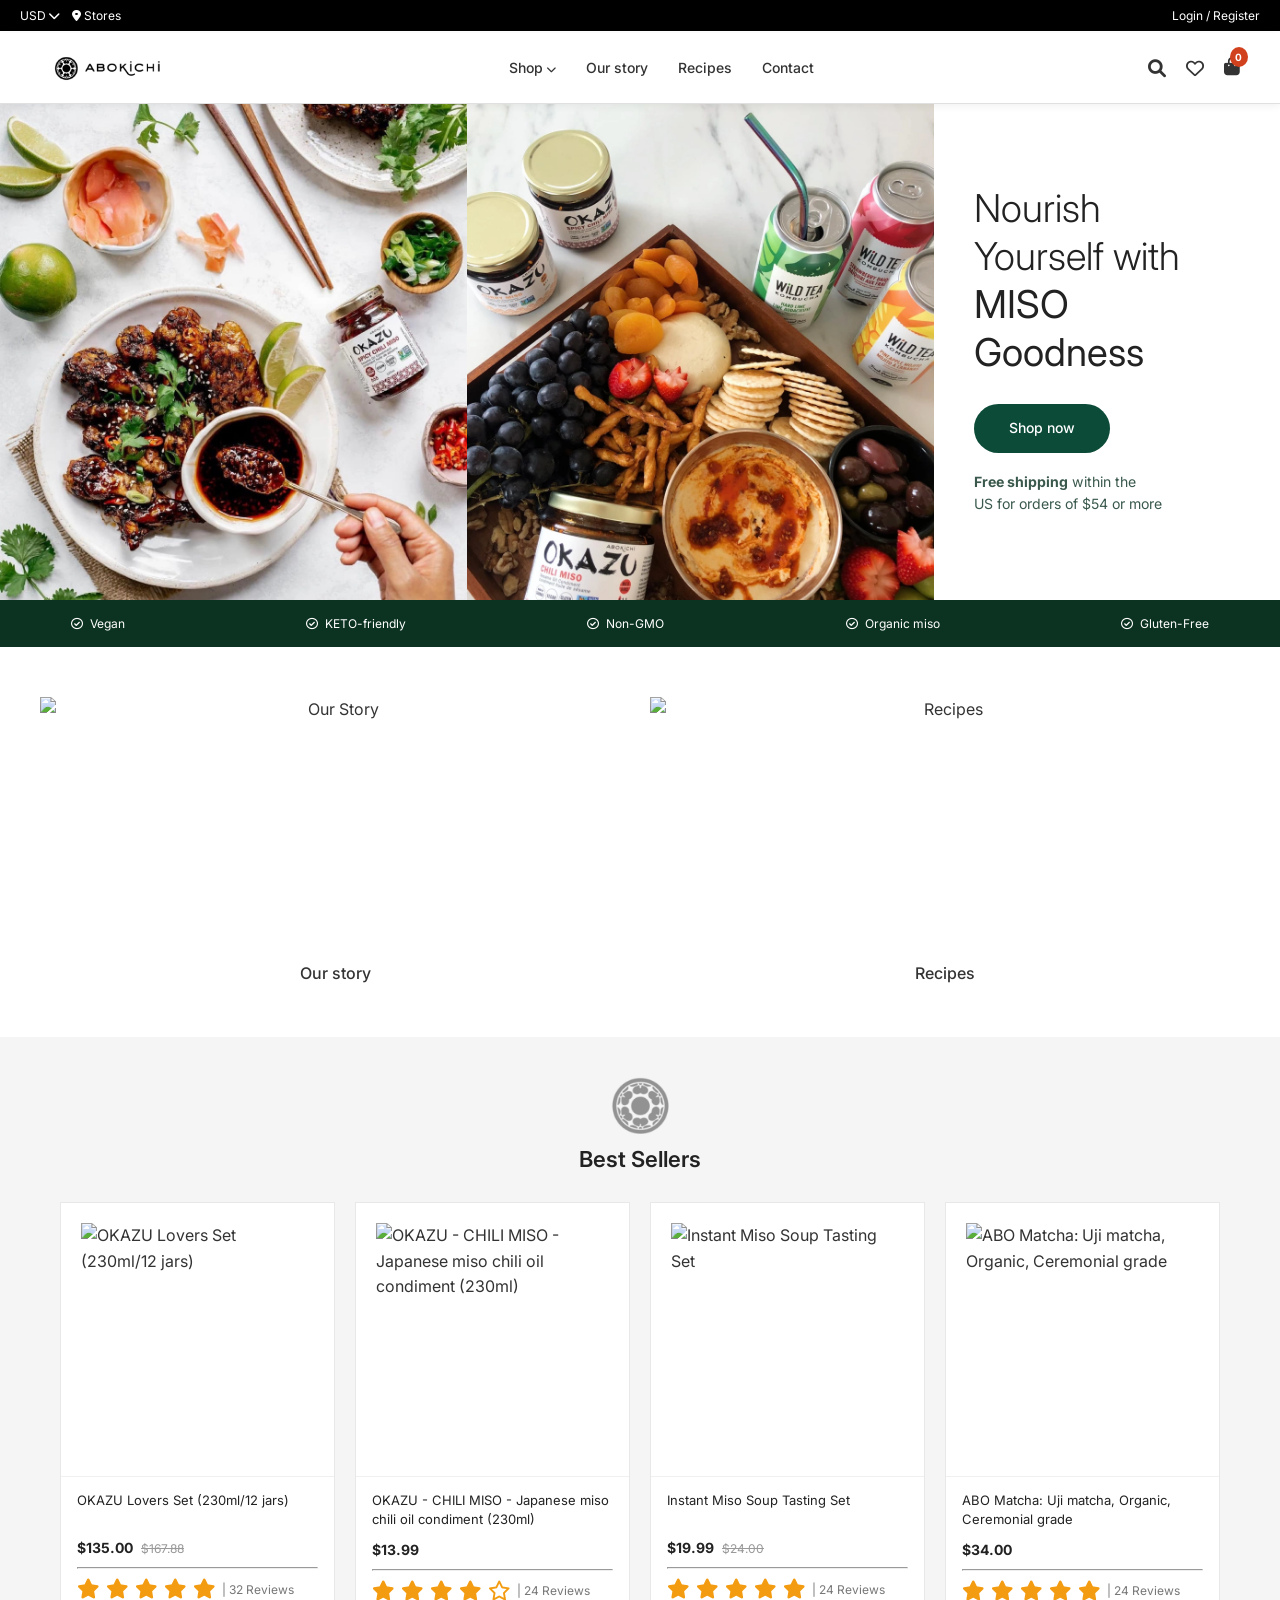
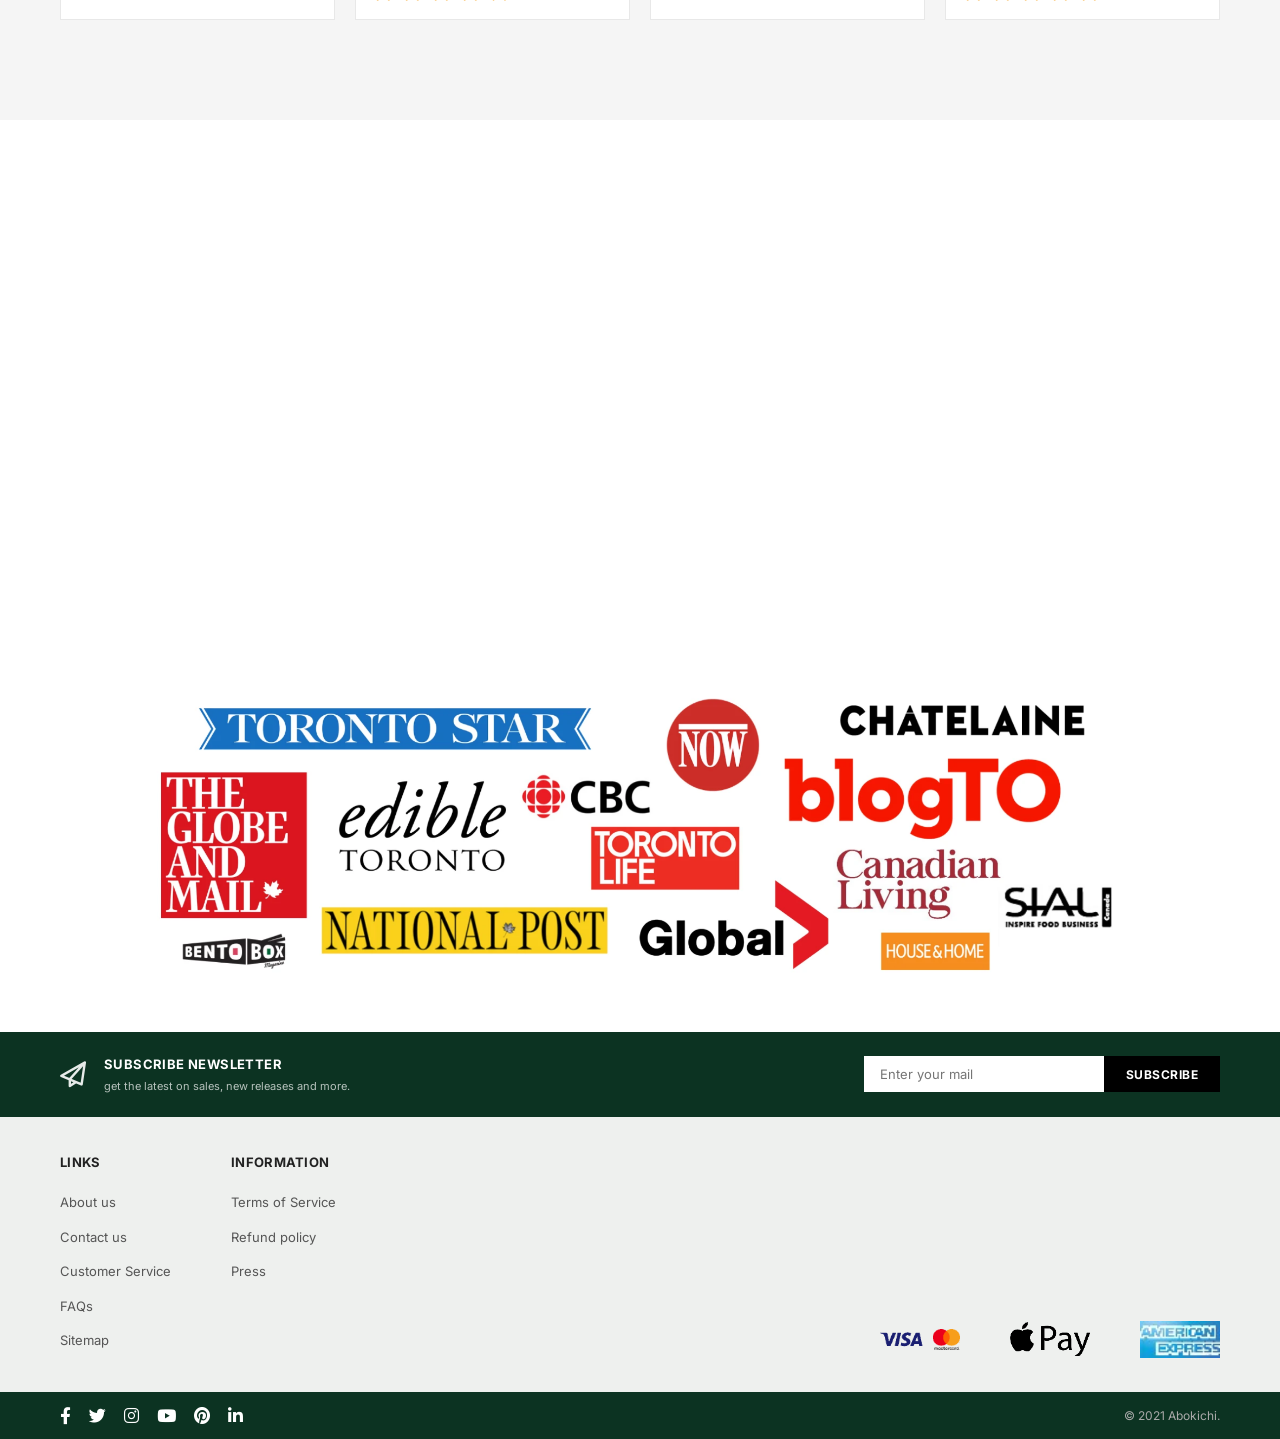
==== index.html @ d2717bba "firstcommit" ====
<!DOCTYPE html>
<html lang="en">
<head>
    <meta charset="UTF-8">
    <meta name="viewport" content="width=device-width, initial-scale=1.0">
    <title>Abokichi - Home</title>
    <link href="https://fonts.googleapis.com/css2?family=Inter:wght@300;400;500;600;700;800&display=swap" rel="stylesheet">
    <link rel="stylesheet" href="https://cdnjs.cloudflare.com/ajax/libs/font-awesome/6.0.0/css/all.min.css">
    <link rel="stylesheet" href="css/common.css">
    <link rel="stylesheet" href="css/index.css">
</head>
<body>
    <div class="top-bar">
        <div>USD <i class="fas fa-chevron-down"></i> &nbsp;&nbsp; <i class="fas fa-map-marker-alt"></i> Stores</div>
        <div>Login / Register</div>
    </div>

    <header class="header-main">
        <div class="logo">
            <a href="index.html">
                <img src="./assets/images/logo.webp" alt="ABOKICHI">
            </a>
        </div>
        <nav class="main-nav" id="main-nav">
            <ul class="nav-links">
                <li><a href="products.html">Shop <i class="fas fa-chevron-down" style="font-size:10px;"></i></a></li>
                <li><a href="#">Our story</a></li>
                <li><a href="#">Recipes</a></li>
                <li><a href="#">Contact</a></li>
            </ul>
        </nav>
        <div class="header-icons">
            <i class="fas fa-search"></i>
            <i class="far fa-heart"></i>
            <div class="cart-icon-container">
                <a href="#" style="color:inherit;"><i class="fas fa-shopping-bag"></i></a>
                <span class="cart-count">0</span>
            </div>
            <i class="fas fa-bars mobile-menu-btn" id="mobile-menu-btn"></i>
        </div>
    </header>

    <section class="main-hero-banner">
        <div class="hero-gallery">
            <img src="./assets/images/hero-1.png" alt="Food Image 1">
            <img src="./assets/images/hero-2.png" alt="Food Image 2">
        </div>
        <div class="hero-card">
            <h1>
                Nourish<br>
                Yourself with<br>
                <span>MISO</span><br>
                <span>Goodness</span>
            </h1>
            <a href="products.html" class="shop-btn">Shop now</a>
            <p ><strong >Free shipping</strong>  within the <br> US for orders of $54 or more</p>
        </div>
    </section>

    <section class="features">
        <div class="feature-item"><i class="far fa-check-circle"></i> Vegan</div>
        <div class="feature-item"><i class="far fa-check-circle"></i> KETO-friendly</div>
        <div class="feature-item"><i class="far fa-check-circle"></i> Non-GMO</div>
        <div class="feature-item"><i class="far fa-check-circle"></i> Organic miso</div>
        <div class="feature-item"><i class="far fa-check-circle"></i> Gluten-Free</div>
    </section>

    <section class="container stories-recipes">
        <div class="story-block">
            <img src="https://images.unsplash.com/photo-1556910103-1c02745aae4d?auto=format&fit=crop&q=80&w=600&h=350" alt="Our Story">
            <h3>Our story</h3>
        </div>
        <div class="recipe-block">
            <img src="https://images.unsplash.com/photo-1569718212165-3a8278d5f624?auto=format&fit=crop&q=80&w=600&h=350" alt="Recipes">
            <h3>Recipes</h3>
        </div>
    </section>

  <section class="best-sellers-section">
    <div class="container">
      <center><img src="./assets/images/best-seller.png" alt="" style="width: 70px; height: auto;"></center>
        <h2 class="section-title">Best Sellers</h2>
        <div class="product-grid" id="best-sellers-grid"></div>
    </div>
</section>

    <section class="promo-banner">
      <iframe width="100%" height="500" src="https://www.youtube.com/embed/pCfoyFE4Zk0?si=aTyPgeTB3Br5y3bZ" title="YouTube video player" frameborder="0" allow="accelerometer; autoplay; clipboard-write; encrypted-media; gyroscope; picture-in-picture; web-share" referrerpolicy="strict-origin-when-cross-origin" allowfullscreen></iframe>
    </section>

    <section class="press-logos">
       <img src="./assets/images/banner.webp" alt="">
    </section>

    <section class="newsletter">
    <div class="newsletter-left">
        <i class="far fa-paper-plane newsletter-icon"></i>
        <div class="newsletter-text">
            <h4>SUBSCRIBE NEWSLETTER</h4>
            <p>get the latest on sales, new releases and more.</p>
        </div>
    </div>
    <div class="newsletter-form">
        <input type="email" placeholder="Enter your mail">
        <button>SUBSCRIBE</button>
    </div>
</section>

<footer>
    <div class="footer-content">
        <div class="footer-section">
            <h4>LINKS</h4>
            <ul>
                <li><a href="#">About us</a></li>
                <li><a href="#">Contact us</a></li>
                <li><a href="#">Customer Service</a></li>
                <li><a href="#">FAQs</a></li>
                <li><a href="#">Sitemap</a></li>
            </ul>
        </div>
        <div class="footer-section">
            <h4>INFORMATION</h4>
            <ul>
                <li><a href="#">Terms of Service</a></li>
                <li><a href="#">Refund policy</a></li>
                <li><a href="#">Press</a></li>
            </ul>
        </div>
        <div class="footer-section footer-payments">
            <img src="./assets/images/visa.webp" alt="Visa">
            <img src="./assets/images/apple-pay.webp" alt="Apple Pay">
            <img src="./assets/images/american-express.jpg" alt="American Express">
        </div>
    </div>
    <div class="footer-bottom">
        <div class="footer-social">
            <i class="fab fa-facebook-f"></i>
            <i class="fab fa-twitter"></i>
            <i class="fab fa-instagram"></i>
            <i class="fab fa-youtube"></i>
            <i class="fab fa-pinterest"></i>
            <i class="fab fa-linkedin-in"></i>
        </div>
        <p>&copy; 2021 Abokichi.</p>
    </div>
</footer>
    <script src="js/script.js"></script>
    <script>
        document.getElementById('mobile-menu-btn').addEventListener('click', function() {
            document.getElementById('main-nav').classList.toggle('active');
        });

        document.addEventListener('DOMContentLoaded', () => {
        const grid = document.getElementById('best-sellers-grid');
        if (grid) {
            const bestSellers = products.slice(0, 4);
            bestSellers.forEach(product => {
                const priceHtml = product.originalPrice
                    ? `$${product.price.toFixed(2)} <span class="original-price">$${product.originalPrice.toFixed(2)}</span>`
                    : `$${product.price.toFixed(2)}`;

                const card = document.createElement('div');
                card.className = 'product-card';
                card.innerHTML = `
                    <div class="product-card-img-wrap">
                        <img src="${product.image}" alt="${product.name}" class="product-image">
                        <div class="card-actions">
                            <button class="card-action-btn" title="Add to Cart" onclick="event.stopPropagation(); addToCart(event)">
                                <i class="fas fa-shopping-bag"></i>
                            </button>
                            <button class="card-action-btn" title="Wishlist" onclick="event.stopPropagation()">
                                <i class="far fa-heart"></i>
                            </button>
                            <button class="card-action-btn" title="Quick View" onclick="event.stopPropagation()">
                                <i class="far fa-eye"></i>
                            </button>
                        </div>
                    </div>
                    <div class="product-card-body">
                        <h4 class="product-title">${product.name}</h4>
                        <div class="product-price">${priceHtml}</div> <hr> 
                        <div class="stars">
                            ${getStarsHTML(product.rating)}
                            <span class="review-count">| ${product.reviews} Reviews</span>
                        </div>
                    </div>
                `;
                card.addEventListener('click', () => {
                    window.location.href = `product-details.html?id=${product.id}`;
                });
                grid.appendChild(card);
            });
        }
    });
    </script>
</body>
</html>
---- css/common.css ----
* {
    margin: 0;
    padding: 0;
    box-sizing: border-box;
}

body {
    font-family: 'Inter', sans-serif;
    background-color: #fff;
    color: #333;
    line-height: 1.6;
}

:root {
    --primary-color: #d1411e;
    --secondary-color: #0C3322;
    --text-color: #333;
    --light-bg: #f8f9fa;
    --border-color: #e0e0e0;
    --white: #ffffff;
}

.top-bar {
    position: fixed;
    top: 0;
    left: 0;
    width: 100%;
    z-index: 1000;
    background-color: #000;
    color: #fff;
    display: flex;
    justify-content: space-between;
    align-items: center;
    padding: 6px 20px;
    font-size: 12px;
}

.header-main {
    position: fixed;
    top: 33px; 
    left: 0;
    width: 100%;
    z-index: 999;
    background-color: var(--white);
    border-bottom: 1px solid var(--border-color);
    display: flex;
    justify-content: space-between;
    align-items: center;
    padding: 15px 40px;
    box-shadow: 0 2px 8px rgba(0,0,0,0.06);
}


body {
    padding-top: 100px; /* top-bar ~33px + header ~67px */
}

.logo a {
    text-decoration: none;
    display: block;
}

.logo img {
    height: 40px;
    display: block;
}

.nav-links {
    list-style: none;
    display: flex;
    gap: 30px;
}

.nav-links a {
    text-decoration: none;
    color: var(--text-color);
    font-weight: 500;
    font-size: 14px;
}

.header-icons {
    display: flex;
    gap: 20px;
    align-items: center;
}

.header-icons i {
    font-size: 18px;
    cursor: pointer;
}

.cart-icon-container {
    position: relative;
}

.cart-count {
    position: absolute;
    top: -8px;
    right: -8px;
    background-color: var(--primary-color);
    color: white;
    border-radius: 50%;
    padding: 2px 5px;
    font-size: 10px;
    font-weight: bold;
    min-width: 18px;
    text-align: center;
}

.mobile-menu-btn {
    display: none;
    font-size: 22px;
    cursor: pointer;
    order: 3;
}

footer {
    background-color: #eef0ee;
    color: #333;
    padding: 35px 60px 0;
}

.footer-content {
    display: flex;
    align-items: flex-start;
    max-width: 1200px;
    margin: 0 auto;
    gap: 60px;
    padding-bottom: 30px;
}

.footer-section {
    flex-shrink: 0;
}

.footer-section h4 {
    margin-bottom: 16px;
    font-size: 13px;
    font-weight: 700;
    letter-spacing: 0.3px;
    color: #222;
}

.footer-section ul {
    list-style: none;
}

.footer-section ul li {
    margin-bottom: 9px;
}

.footer-section a {
    color: #555;
    text-decoration: none;
    font-size: 13px;
    transition: color 0.2s;
}

.footer-section a:hover {
    color: #000;
}


.footer-payments {
    display: flex;
    align-items: center;
    gap: 50px;
    margin-left: auto;
    align-self: flex-end;
    padding-bottom: 4px;
}

.footer-payments img {
    width: 80px;
    height: auto;
    
    font-size: 32px;
    color: #444;
}


.footer-bottom {
    background-color: var(--secondary-color);
    margin: 0 -60px;
    padding: 14px 60px;
    display: flex;
    align-items: center;
    justify-content: space-between;
}

.footer-social {
    display: flex;
    gap: 18px;
    font-size: 17px;
}

.footer-social i {
    cursor: pointer;
    color: white;
    transition: color 0.2s;
}

.footer-social i:hover {
    color: #fff;
}

.footer-bottom p {
    font-size: 12px;
    color: #aaa;
}

.container {
    max-width: 1200px;
    margin: 0 auto;
    padding: 0 20px;
}


.btn {
    padding: 10px 20px;
    border: none;
    cursor: pointer;
    font-weight: 600;
    transition: background-color 0.3s ease;
}

.btn-primary {
    background-color: var(--primary-color);
    color: white;
}

.btn-primary:hover {
    background-color: #a83216;
}

.btn-outline {
    background-color: transparent;
    border: 1px solid var(--border-color);
    color: var(--text-color);
}

.product-card {
    background: white;
    border: 1px solid #e8e8e8;
    padding: 0;
    text-align: left;
    cursor: pointer;
    position: relative;
    display: flex;
    flex-direction: column;
    transition: box-shadow 0.25s ease;
    overflow: hidden;
}

.product-card:hover {
    box-shadow: 0 4px 16px rgba(0,0,0,0.1);
}

.product-card-img-wrap {
    position: relative;
    background: #fff;
    overflow: hidden;
    width: 100%;
    aspect-ratio: 1 / 1;
    display: flex;
    align-items: center;
    justify-content: center;
    transition: background-color 0.25s ease;
}

.product-card:hover .product-card-img-wrap {
    background-color: #EBFFF6;
}

.product-image {
    width: 100%;
    height: 100%;
    object-fit: contain;
    padding: 20px;
    display: block;
    transition: transform 0.25s ease;
}

.product-card:hover .product-image {
    transform: scale(1.04);
}

.card-actions {
    position: absolute;
    bottom: 12px;
    left: 50%;
    transform: translateX(-50%) translateY(10px);
    display: flex;
    gap: 10px;
    opacity: 0;
    transition: opacity 0.2s ease, transform 0.2s ease;
    pointer-events: none;
    z-index: 2;
}

.product-card:hover .card-actions {
    opacity: 1;
    transform: translateX(-50%) translateY(0);
    pointer-events: all;
}

.card-action-btn {
    width: 36px;
    height: 36px;
    background: white;
    border: 1px solid #ddd;
    border-radius: 4px;
    display: flex;
    align-items: center;
    justify-content: center;
    font-size: 14px;
    color: #555;
    cursor: pointer;
    transition: background 0.2s, color 0.2s, border-color 0.2s;
    text-decoration: none;
}

.card-action-btn:hover {
    background: var(--secondary-color);
    color: white;
    border-color: var(--secondary-color);
}

.product-card-body {
    padding: 14px 16px 18px;
    display: flex;
    flex-direction: column;
    flex: 1;
    border-top: 1px solid #f0f0f0;
}

.product-title {
    font-size: 13px;
    margin-bottom: 10px;
    color: #222;
    line-height: 1.45;
    font-weight: 400;
    min-height: 36px;
}

.product-price {
    font-weight: 700;
    color: #222;
    margin-bottom: 8px;
    font-size: 14px;
    display: flex;
    align-items: center;
    gap: 8px;
}

.product-price .original-price {
    text-decoration: line-through;
    color: #999;
    font-size: 12px;
    font-weight: 400;
}

.stars {
    color: #f39c12;
    font-size: 20px;
    display: flex;
    align-items: center;
    gap: 6px;
    margin-top: 10px;
}

.review-count {
    color: #777;
    font-size: 12px;
    font-weight: 400;
}

.best-sellers-section {
    background-color: #F5F5F5;
    padding: 40px 0 50px;
}

.section-title {
    text-align: center;
    margin-bottom: 30px;
    font-size: 22px;
    font-weight: 700;
    display: flex;
    align-items: center;
    justify-content: center;
    gap: 10px;
    color: #222;
}

.section-title i {
    color: #ccc;
    font-size: 22px;
}

.product-grid {
    display: grid;
    grid-template-columns: repeat(4, 1fr);
    gap: 16px;
}

.newsletter {
    background-color: var(--secondary-color);
    color: white;
    padding: 22px 60px;
    display: flex;
    justify-content: space-between;
    align-items: center;
    gap: 20px;
}

.newsletter-left {
    display: flex;
    align-items: center;
    gap: 18px;
}

.newsletter-icon {
    font-size: 26px;
    opacity: 0.9;
    flex-shrink: 0;
}

.newsletter-text h4 {
    font-size: 13px;
    font-weight: 700;
    letter-spacing: 0.4px;
    margin-bottom: 3px;
}

.newsletter-text p {
    font-size: 11px;
    opacity: 0.7;
    white-space: nowrap;
}

.newsletter-form {
    display: flex;
    flex-shrink: 0;
}

.newsletter-form input {
    padding: 10px 16px;
    width: 240px;
    border: none;
    outline: none;
    font-size: 13px;
    font-family: inherit;
    background: #fff;
    color: #333;
}

.newsletter-form button {
    background-color: #000;
    color: white;
    border: none;
    padding: 10px 22px;
    cursor: pointer;
    font-weight: 700;
    font-size: 12px;
    font-family: inherit;
    letter-spacing: 0.5px;
    transition: background 0.2s;
    white-space: nowrap;
}

.newsletter-form button:hover {
    background-color: #222;
}

@media (max-width: 768px) {
    .top-bar {
        padding: 6px 15px;
        font-size: 11px;
    }

    .header-main {
        top: 30px;
        padding: 12px 15px;
    }

    body {
        padding-top: 90px;
    }

    .logo {
        order: 1;
        flex: 1;
    }

    .logo a {
        font-size: 18px;
    }

    .header-icons {
        order: 2;
        gap: 15px;
    }

    .header-icons i {
        font-size: 16px;
    }

    .mobile-menu-btn {
        display: block;
        order: 2;
        margin-left: 10px;
    }

    .main-nav {
        display: none;
        order: 4;
        width: 100%;
    }

    .main-nav.active {
        display: block;
    }

    .nav-links {
        flex-direction: column;
        gap: 0;
        border-top: 1px solid var(--border-color);
        margin-top: 10px;
    }

    .nav-links li {
        border-bottom: 1px solid var(--border-color);
    }

    .nav-links a {
        display: block;
        padding: 12px 5px;
        font-size: 14px;
    }

    footer {
        padding: 30px 20px 0;
    }

    .footer-content {
        flex-wrap: wrap;
        gap: 25px;
        padding-bottom: 25px;
    }

    .footer-payments {
        margin-left: 0;
        align-self: flex-start;
        width: 100%;
        justify-content: flex-start;
    }

    .footer-bottom {
        margin: 0 -20px;
        padding: 14px 20px;
        flex-direction: column;
        gap: 10px;
        text-align: center;
    }

    .footer-social {
        gap: 16px;
    }
    .container {
        padding: 0 15px;
    }
    .product-grid {
        grid-template-columns: repeat(2, 1fr);
        gap: 12px;
    }
    .newsletter {
        flex-direction: column;
        padding: 22px 20px;
        align-items: flex-start;
        gap: 16px;
    }

    .newsletter-text p {
        white-space: normal;
    }

    .newsletter-form {
        width: 100%;
    }

    .newsletter-form input {
        flex: 1;
        width: 100%;
        min-width: 0;
    }
}

@media (max-width: 480px) {
    .logo a {
        font-size: 16px;
    }
     .header-main {
        top: 28px;
    }

    body {
        padding-top: 85px;
    }

    .header-icons i {
        font-size: 15px;
    }

    .cart-count {
        font-size: 9px;
        padding: 1px 4px;
    }

    .product-image {
        height: 150px;
    }

    .product-title {
        font-size: 12px;
    }
     footer {
        padding: 25px 15px 0;
    }

    .footer-bottom {
        margin: 0 -15px;
        padding: 14px 15px;
    }

    .footer-payments i {
        font-size: 26px;
    }
     .newsletter {
        padding: 18px 15px;
    }

    .newsletter-form button {
        padding: 10px 14px;
        font-size: 11px;
    }
     .product-grid {
        grid-template-columns: repeat(2, 1fr);
        gap: 10px;
    }

    .product-title {
        font-size: 12px;
    }

    .product-price {
        font-size: 13px;
    }

    .card-action-btn {
        width: 30px;
        height: 30px;
        font-size: 12px;
    }
}
---- css/index.css ----
.main-hero-banner {
    display: flex;
    width: 100%;
    height: 500px;
    background: #fff;
    overflow: hidden;
}

.hero-gallery {
    display: flex;
    flex: 0 0 73%;
    overflow: hidden;
}

.hero-gallery img {
    width: 50%;
    height: 100%;
    object-fit: cover;
    display: block;
}

.hero-card {
    flex: 0 0 34%;
    background: #fff;
    padding: 50px 40px;
    display: flex;
    flex-direction: column;
    justify-content: center;
}

.hero-card h1 {
    font-size: 2.4rem;
    line-height: 1.25;
    font-weight: 300;
    color: #222;
    margin-bottom: 0;
}

.hero-card h1 span {
    font-weight: 400;
}

.shop-btn {
    display: inline-block;
    background: #0c4b38;
    color: white;
    text-decoration: none;
    padding: 13px 35px;
    border-radius: 30px;
    margin: 28px 0 18px;
    width: fit-content;
    font-size: 14px;
    font-weight: 500;
    transition: background 0.3s;
}

.shop-btn:hover {
    background: #083428;
}

.hero-card p {
    color:#3A594C;
    font-size: 0.88rem;
    line-height: 1.6;
}


.features {
    background-color: var(--secondary-color);
    color: white;
    display: flex;
    justify-content: space-around;
    gap: 80px;
    padding: 14px 20px;
    font-size: 12px;
    flex-wrap: wrap;
}

.feature-item {
    display: flex;
    align-items:center;
    gap: 7px;
    white-space: nowrap;
}

.stories-recipes {
    display: flex;
    gap: 20px;
    padding: 50px 0;
}

.story-block,
.recipe-block {
    flex: 1;
    text-align: center;
    cursor: pointer;
}

.story-block img,
.recipe-block img {
    width: 100%;
    height: 250px;
    object-fit: cover;
    display: block;
    margin-bottom: 14px;
}

.story-block h3,
.recipe-block h3 {
    font-size: 16px;
    font-weight: 500;
}

.section-title {
    text-align: center;
    margin: 0px 0 25px;
    font-size: 22px;
    display: flex;
    align-items: center;
    justify-content: center;
    gap: 10px;
    font-weight: 600;
}

.section-title i {
    color: #ccc;
    font-size: 26px;
}

.product-grid {
    display: grid;
    grid-template-columns: repeat(4, 1fr);
    gap: 20px;
    margin-bottom: 50px;
}

.promo-banner {
    position: relative;
    text-align: center;
    margin: 0;
}

.promo-banner img {
    width: 100%;
    height: 320px;
    object-fit: cover;
    filter: brightness(45%);
    display: block;
}

.promo-overlay {
    position: absolute;
    top: 50%;
    left: 50%;
    transform: translate(-50%, -50%);
    color: white;
    width: 100%;
    padding: 0 20px;
}

.promo-overlay h2 {
    font-size: 1.8rem;
    font-weight: 400;
    margin-bottom: 20px;
}

.promo-overlay i {
    font-size: 55px;
    cursor: pointer;
    opacity: 0.9;
    transition: opacity 0.2s;
}

.promo-overlay i:hover {
    opacity: 1;
}

.press-logos {
    display: flex;
    justify-content: center;
    flex-wrap: wrap;
    gap: 25px 40px;
    padding: 45px 30px;
    background-color: #fff;
    align-items: center;
}

.press-logos span {
    font-size: 14px;
    color: #555;
    font-weight: 500;
}
.press-logos img{
    max-width: 80%;
    height: auto;
}

.newsletter {
    background-color: var(--secondary-color);
    color: white;
    padding: 22px 60px;
    display: flex;
    justify-content: space-between;
    align-items: center;
    gap: 20px;
}

.newsletter-left {
    display: flex;
    align-items: center;
    gap: 18px;
}

.newsletter-icon {
    font-size: 26px;
    opacity: 0.9;
    flex-shrink: 0;
}

.newsletter-text h4 {
    font-size: 13px;
    font-weight: 700;
    letter-spacing: 0.4px;
    margin-bottom: 3px;
}

.newsletter-text p {
    font-size: 11px;
    opacity: 0.7;
    white-space: nowrap;
}

.newsletter-form {
    display: flex;
    flex-shrink: 0;
}

.newsletter-form input {
    padding: 10px 16px;
    width: 240px;
    border: none;
    outline: none;
    font-size: 13px;
    font-family: inherit;
    background: #fff;
    color: #333;
}

.newsletter-form button {
    background-color: #000;
    color: white;
    border: none;
    padding: 10px 22px;
    cursor: pointer;
    font-weight: 700;
    font-size: 12px;
    font-family: inherit;
    letter-spacing: 0.5px;
    transition: background 0.2s;
    white-space: nowrap;
}

.newsletter-form button:hover {
    background-color: #222;
}

@media (max-width: 1024px) {
    .product-grid {
        grid-template-columns: repeat(3, 1fr);
    }
}

@media (max-width: 768px) {
    .main-hero-banner {
        flex-direction: column;
        height: auto;
    }

    .hero-gallery {
        flex: none;
        width: 100%;
        height: 280px;
    }

    .hero-gallery img {
        height: 100%;
    }

    .hero-card {
        flex: none;
        width: 100%;
        padding: 30px 20px;
        text-align: center;
        align-items: center;
    }

    .hero-card h1 {
        font-size: 1.7rem;
    }

    .shop-btn {
        width: auto;
        padding: 12px 30px;
    }

    .features {
        gap: 15px 25px;
        padding: 12px 15px;
        justify-content: center;
    }

    .feature-item {
        font-size: 11px;
    }

    .stories-recipes {
        flex-direction: column;
        padding: 30px 0;
        gap: 25px;
    }

    .story-block img,
    .recipe-block img {
        height: 200px;
    }

    .product-grid {
        grid-template-columns: repeat(2, 1fr);
        gap: 12px;
    }

    .promo-overlay h2 {
        font-size: 1.3rem;
    }

    .promo-overlay i {
        font-size: 44px;
    }

    .promo-banner img {
        height: 250px;
    }

    .newsletter {
        flex-direction: column;
        padding: 22px 20px;
        align-items: flex-start;
        gap: 16px;
    }

    .newsletter-text p {
        white-space: normal;
    }

    .newsletter-form {
        width: 100%;
    }

    .newsletter-form input {
        flex: 1;
        width: 100%;
        min-width: 0;
    }

    .press-logos {
        gap: 18px 30px;
        padding: 30px 20px;
    }

    .section-title {
        font-size: 18px;
        margin: 30px 0 20px;
    }
}

@media (max-width: 480px) {
    .hero-gallery {
        height: 220px;
    }

    .hero-card h1 {
        font-size: 1.45rem;
    }

    .hero-card p {
        font-size: 0.82rem;
    }

    .shop-btn {
        font-size: 13px;
        padding: 11px 25px;
    }

    .features {
        font-size: 10px;
        gap: 10px 18px;
    }

    .story-block img,
    .recipe-block img {
        height: 170px;
    }

    .product-grid {
        grid-template-columns: repeat(2, 1fr);
        gap: 10px;
    }

    .promo-banner img {
        height: 200px;
    }

    .promo-overlay h2 {
        font-size: 1.1rem;
    }

    .section-title {
        font-size: 16px;
    }

    .press-logos span {
        font-size: 12px;
    }
    .newsletter {
        padding: 18px 15px;
    }

    .newsletter-form button {
        padding: 10px 14px;
        font-size: 11px;
    }
}
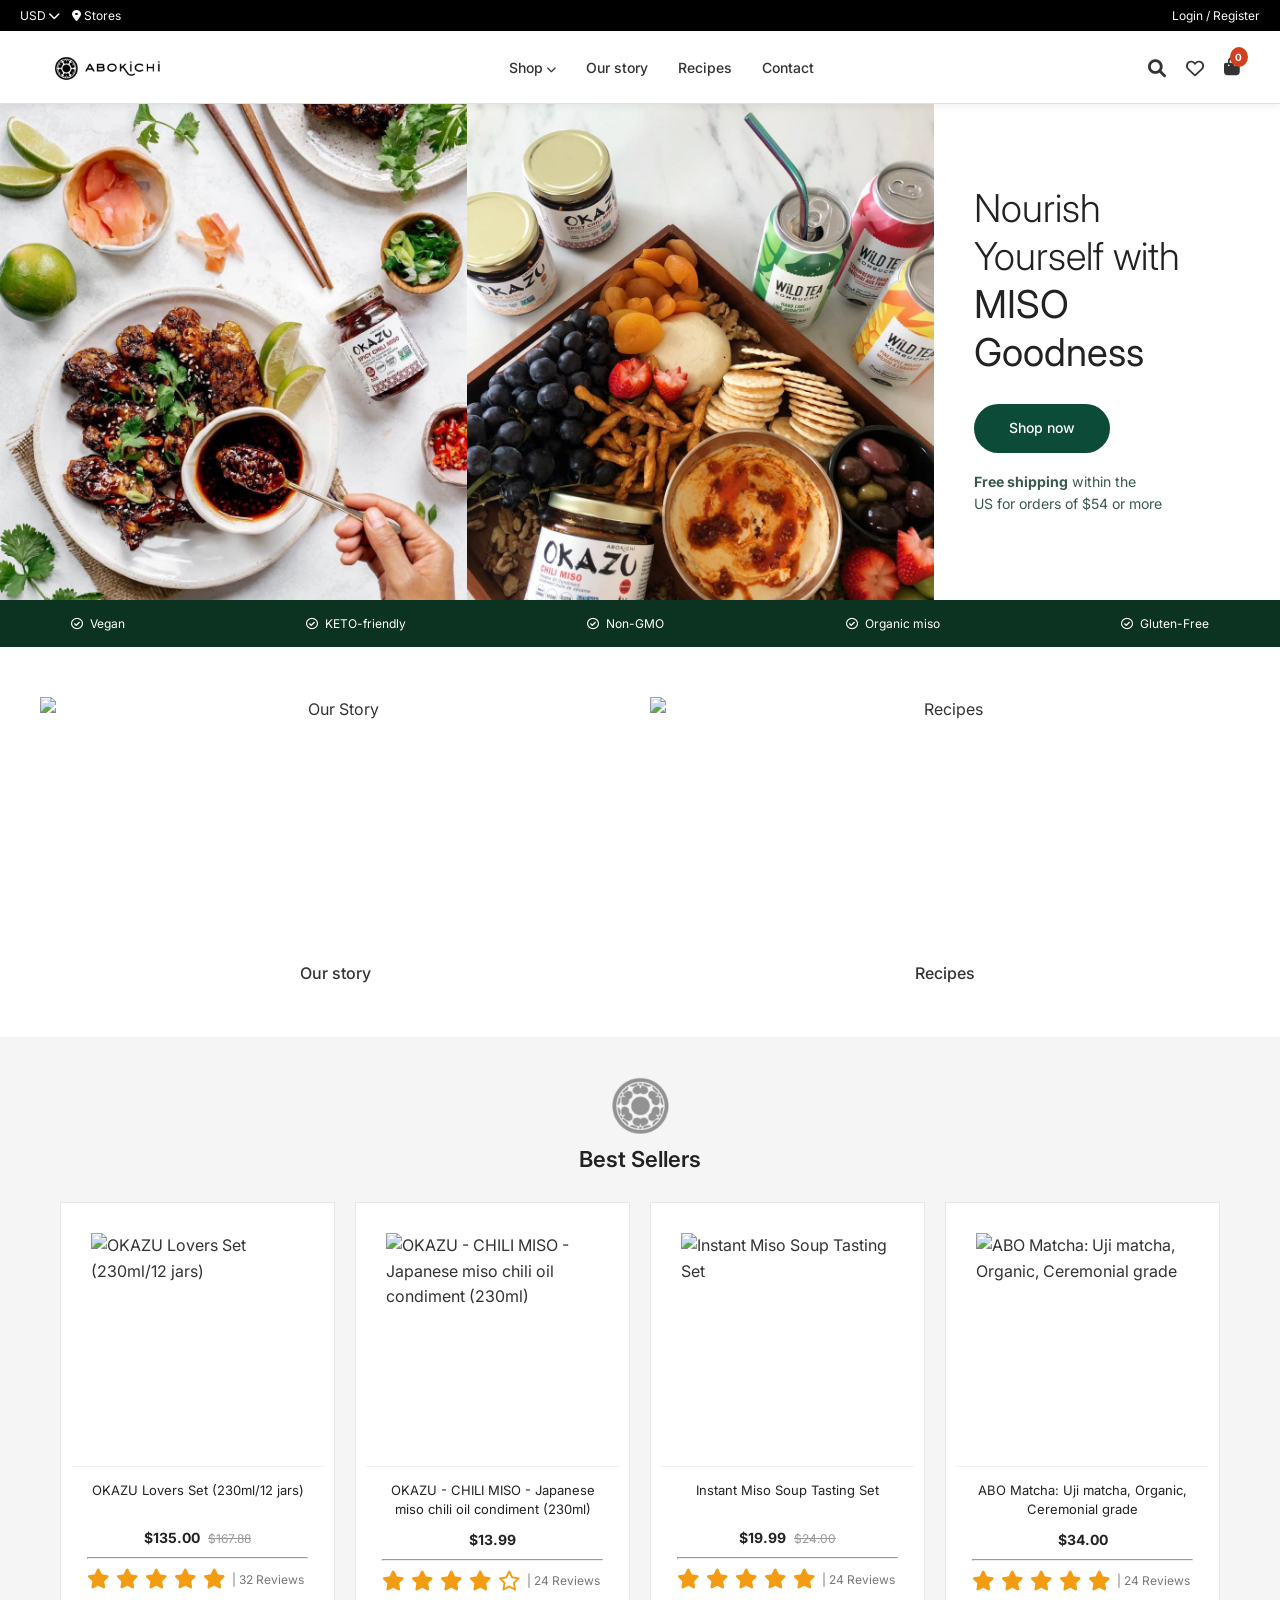
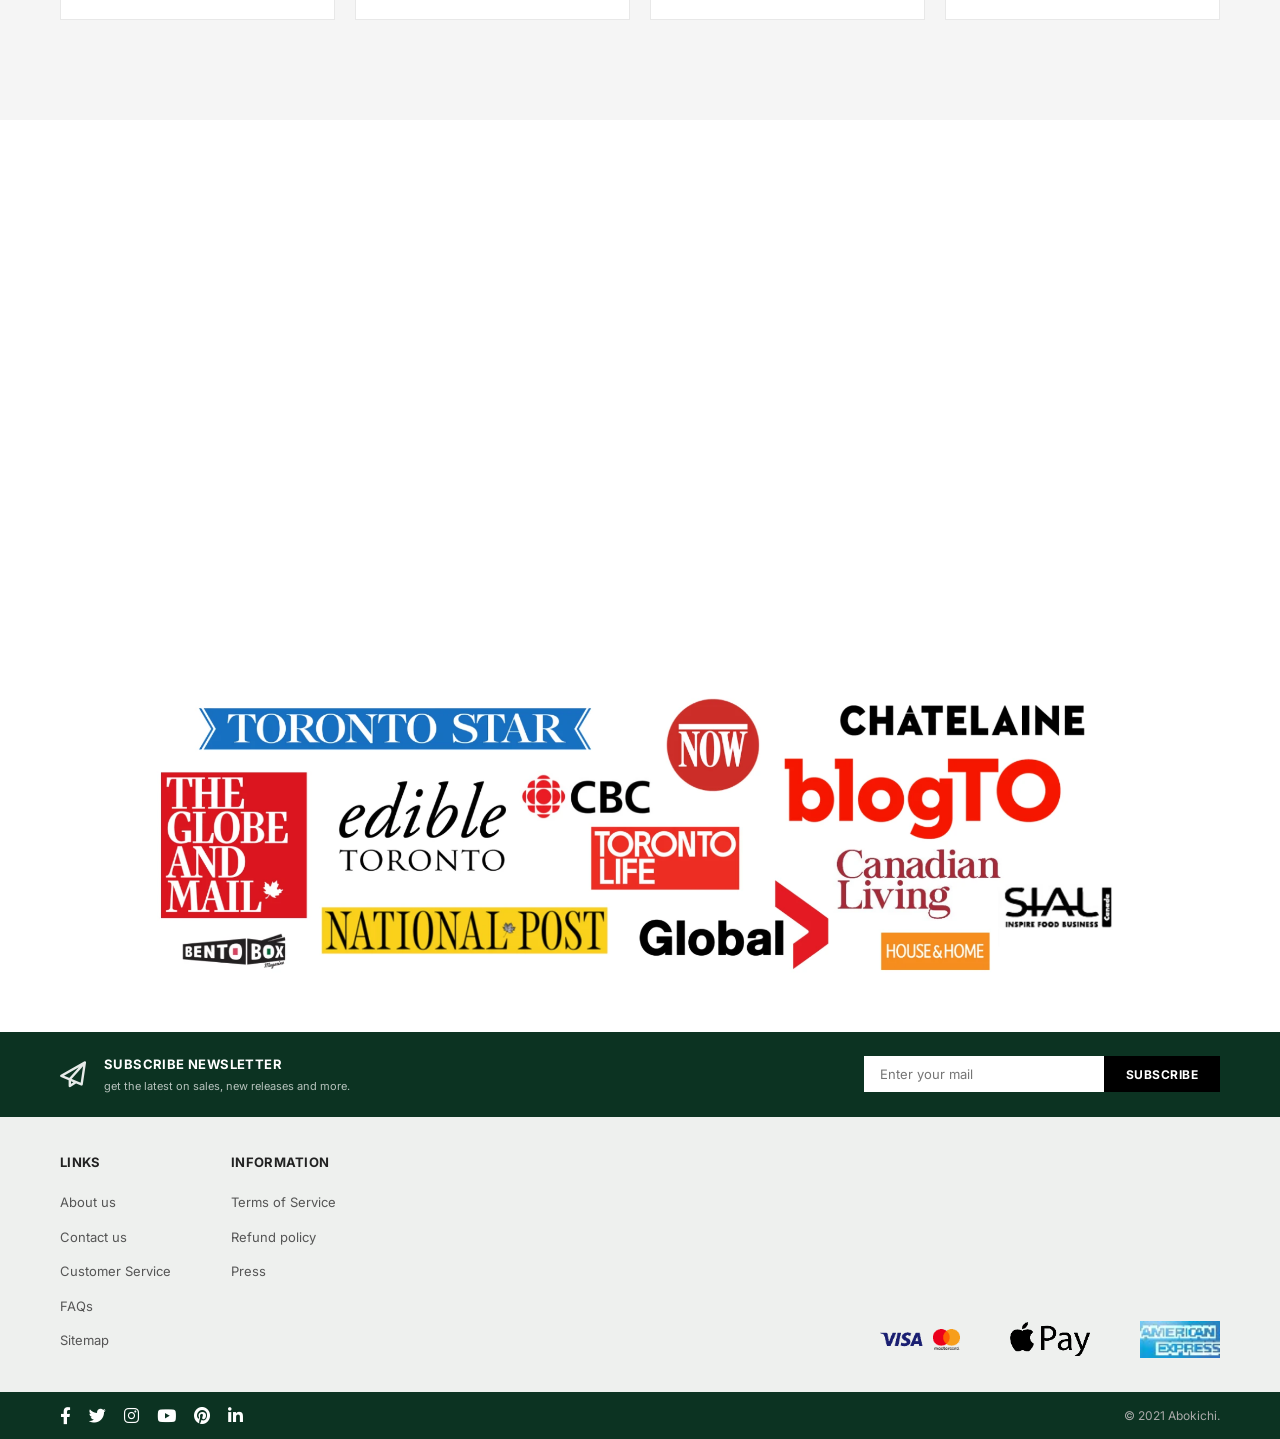
==== commit a44b7e1f: "updated the fix" ====
--- a/index.html
+++ b/index.html
@@ -4,6 +4,7 @@
     <meta charset="UTF-8">
     <meta name="viewport" content="width=device-width, initial-scale=1.0">
     <title>Abokichi - Home</title>
+    <link rel="shortcut icon" href="./assets/images/best-seller.png" type="image/x-icon">
     <link href="https://fonts.googleapis.com/css2?family=Inter:wght@300;400;500;600;700;800&display=swap" rel="stylesheet">
     <link rel="stylesheet" href="https://cdnjs.cloudflare.com/ajax/libs/font-awesome/6.0.0/css/all.min.css">
     <link rel="stylesheet" href="css/common.css">
@@ -186,7 +187,7 @@
                     </div>
                 `;
                 card.addEventListener('click', () => {
-                    window.location.href = `product-details.html?id=${product.id}`;
+                    window.location.href = `products.html`;
                 });
                 grid.appendChild(card);
             });
--- a/css/common.css
+++ b/css/common.css
@@ -27,7 +27,7 @@
     width: 100%;
     z-index: 1000;
     background-color: #000;
-    color: #fff;
+    color: #F9F9F9;
     display: flex;
     justify-content: space-between;
     align-items: center;
@@ -242,7 +242,7 @@
 .product-card {
     background: white;
     border: 1px solid #e8e8e8;
-    padding: 0;
+    padding: 10px;
     text-align: left;
     cursor: pointer;
     position: relative;
@@ -341,6 +341,7 @@
     line-height: 1.45;
     font-weight: 400;
     min-height: 36px;
+    text-align: center;
 }
 
 .product-price {
@@ -350,6 +351,7 @@
     font-size: 14px;
     display: flex;
     align-items: center;
+    justify-content: center;
     gap: 8px;
 }
 
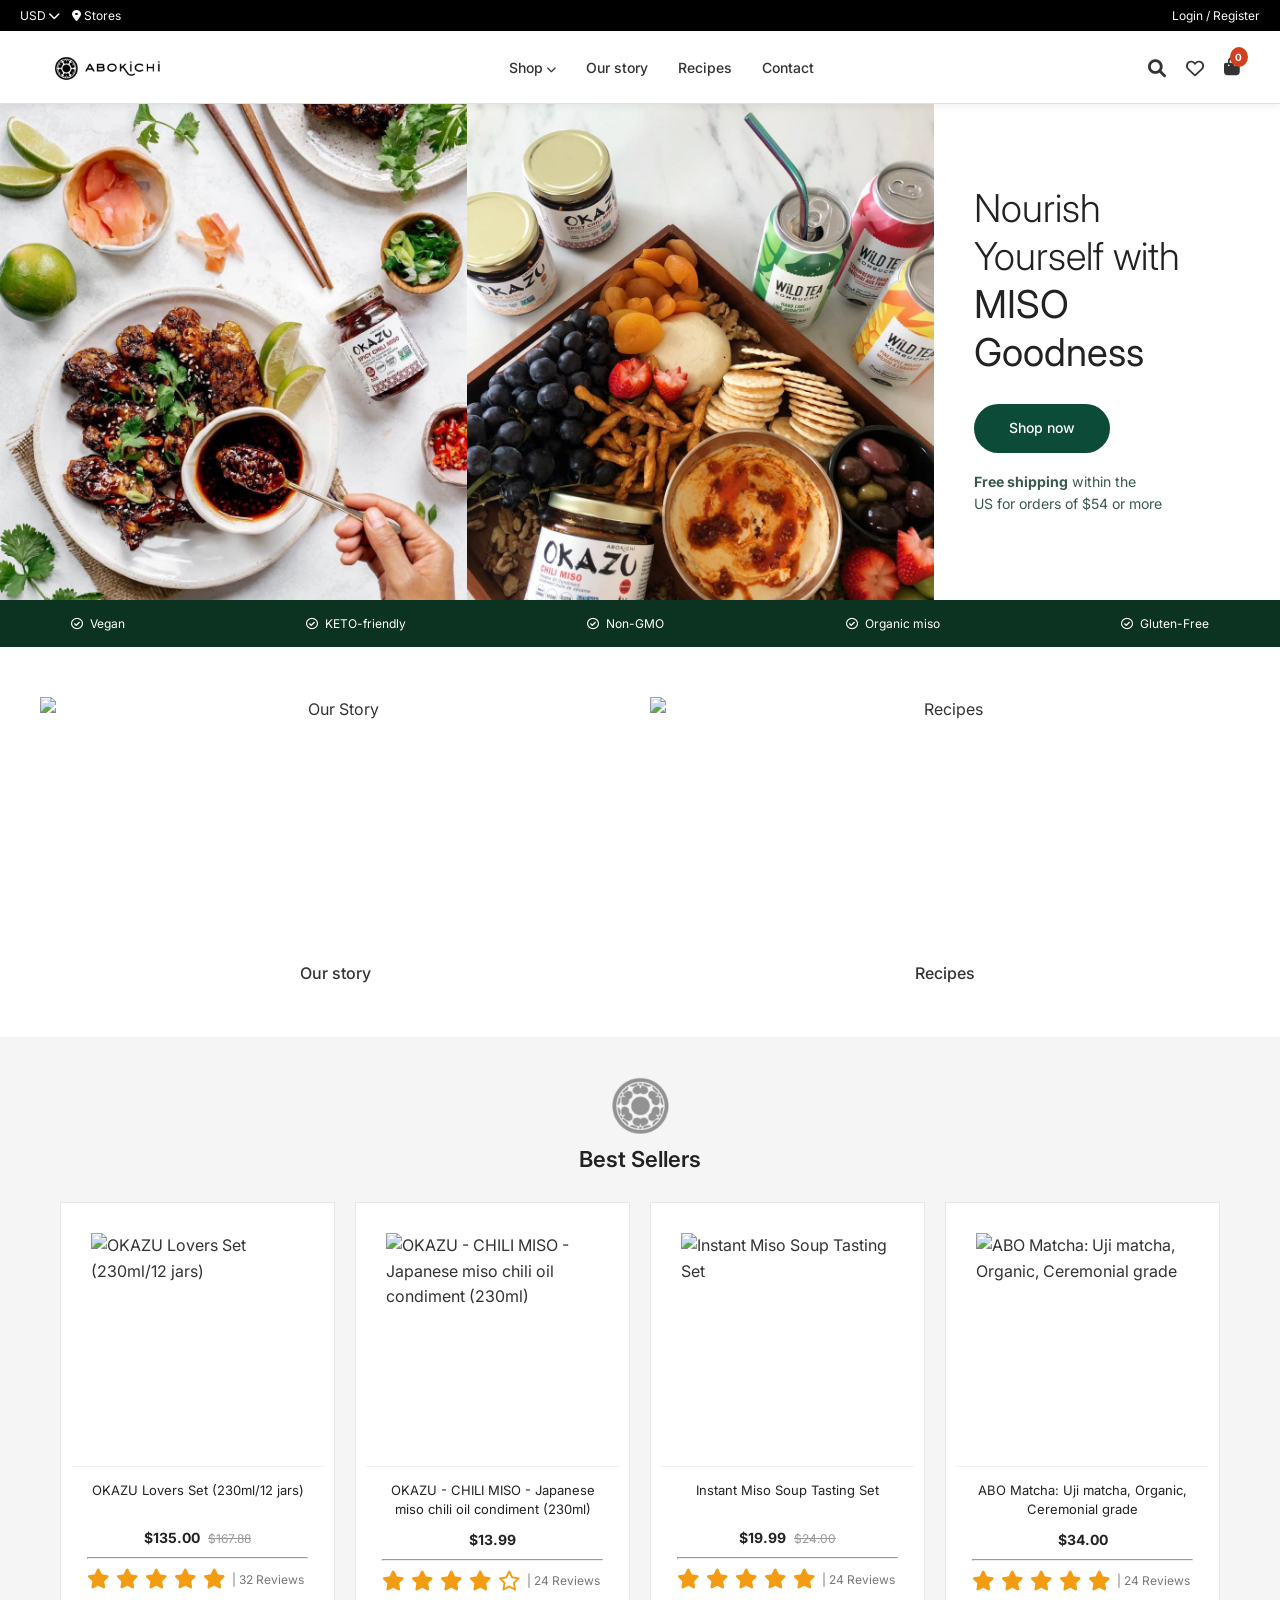
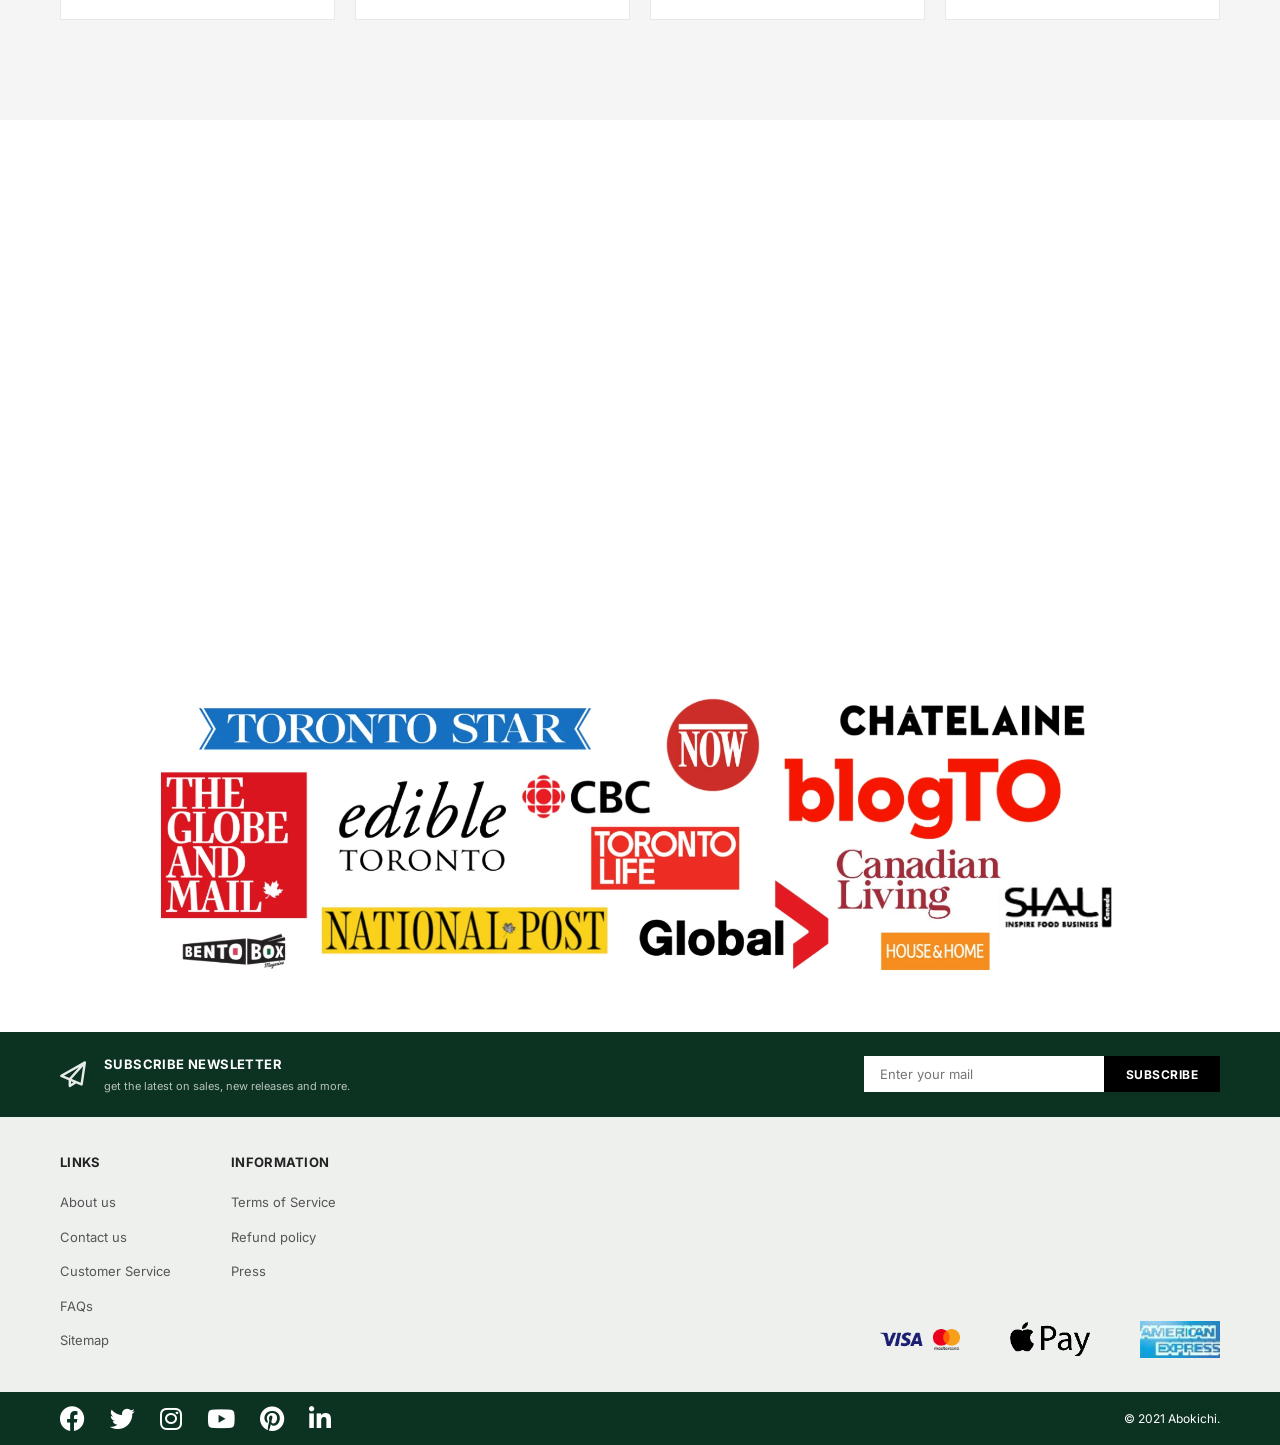
==== commit 93c6f502: "updated the imag loader" ====
--- a/index.html
+++ b/index.html
@@ -68,18 +68,18 @@
 
     <section class="container stories-recipes">
         <div class="story-block">
-            <img src="https://images.unsplash.com/photo-1556910103-1c02745aae4d?auto=format&fit=crop&q=80&w=600&h=350" alt="Our Story">
+            <img src="https://images.unsplash.com/photo-1556910103-1c02745aae4d?auto=format&fit=crop&q=80&w=600&h=350" alt="Our Story" loading="lazy">
             <h3>Our story</h3>
         </div>
         <div class="recipe-block">
-            <img src="https://images.unsplash.com/photo-1569718212165-3a8278d5f624?auto=format&fit=crop&q=80&w=600&h=350" alt="Recipes">
+            <img src="https://images.unsplash.com/photo-1569718212165-3a8278d5f624?auto=format&fit=crop&q=80&w=600&h=350" alt="Recipes" loading="lazy">
             <h3>Recipes</h3>
         </div>
     </section>
 
   <section class="best-sellers-section">
     <div class="container">
-      <center><img src="./assets/images/best-seller.png" alt="" style="width: 70px; height: auto;"></center>
+      <center><img src="./assets/images/best-seller.png" alt="" style="width: 70px; height: auto;" loading="lazy"></center>
         <h2 class="section-title">Best Sellers</h2>
         <div class="product-grid" id="best-sellers-grid"></div>
     </div>
@@ -90,7 +90,7 @@
     </section>
 
     <section class="press-logos">
-       <img src="./assets/images/banner.webp" alt="">
+       <img src="./assets/images/banner.webp" alt="" loading="lazy">
     </section>
 
     <section class="newsletter">
@@ -128,14 +128,14 @@
             </ul>
         </div>
         <div class="footer-section footer-payments">
-            <img src="./assets/images/visa.webp" alt="Visa">
-            <img src="./assets/images/apple-pay.webp" alt="Apple Pay">
-            <img src="./assets/images/american-express.jpg" alt="American Express">
+            <img src="./assets/images/visa.webp" alt="Visa" loading="lazy">
+            <img src="./assets/images/apple-pay.webp" alt="Apple Pay" loading="lazy">
+            <img src="./assets/images/american-express.jpg" alt="American Express" loading="lazy">
         </div>
     </div>
     <div class="footer-bottom">
         <div class="footer-social">
-            <i class="fab fa-facebook-f"></i>
+            <i class="fa-brands fa-facebook"></i>
             <i class="fab fa-twitter"></i>
             <i class="fab fa-instagram"></i>
             <i class="fab fa-youtube"></i>
@@ -164,7 +164,7 @@
                 card.className = 'product-card';
                 card.innerHTML = `
                     <div class="product-card-img-wrap">
-                        <img src="${product.image}" alt="${product.name}" class="product-image">
+                        <img src="${product.image}" alt="${product.name}" class="product-image" loading="lazy">
                         <div class="card-actions">
                             <button class="card-action-btn" title="Add to Cart" onclick="event.stopPropagation(); addToCart(event)">
                                 <i class="fas fa-shopping-bag"></i>
--- a/css/common.css
+++ b/css/common.css
@@ -190,8 +190,8 @@
 
 .footer-social {
     display: flex;
-    gap: 18px;
-    font-size: 17px;
+    gap: 25px;
+    font-size: 25px;
 }
 
 .footer-social i {
@@ -206,7 +206,7 @@
 
 .footer-bottom p {
     font-size: 12px;
-    color: #aaa;
+    color: white;
 }
 
 .container {
